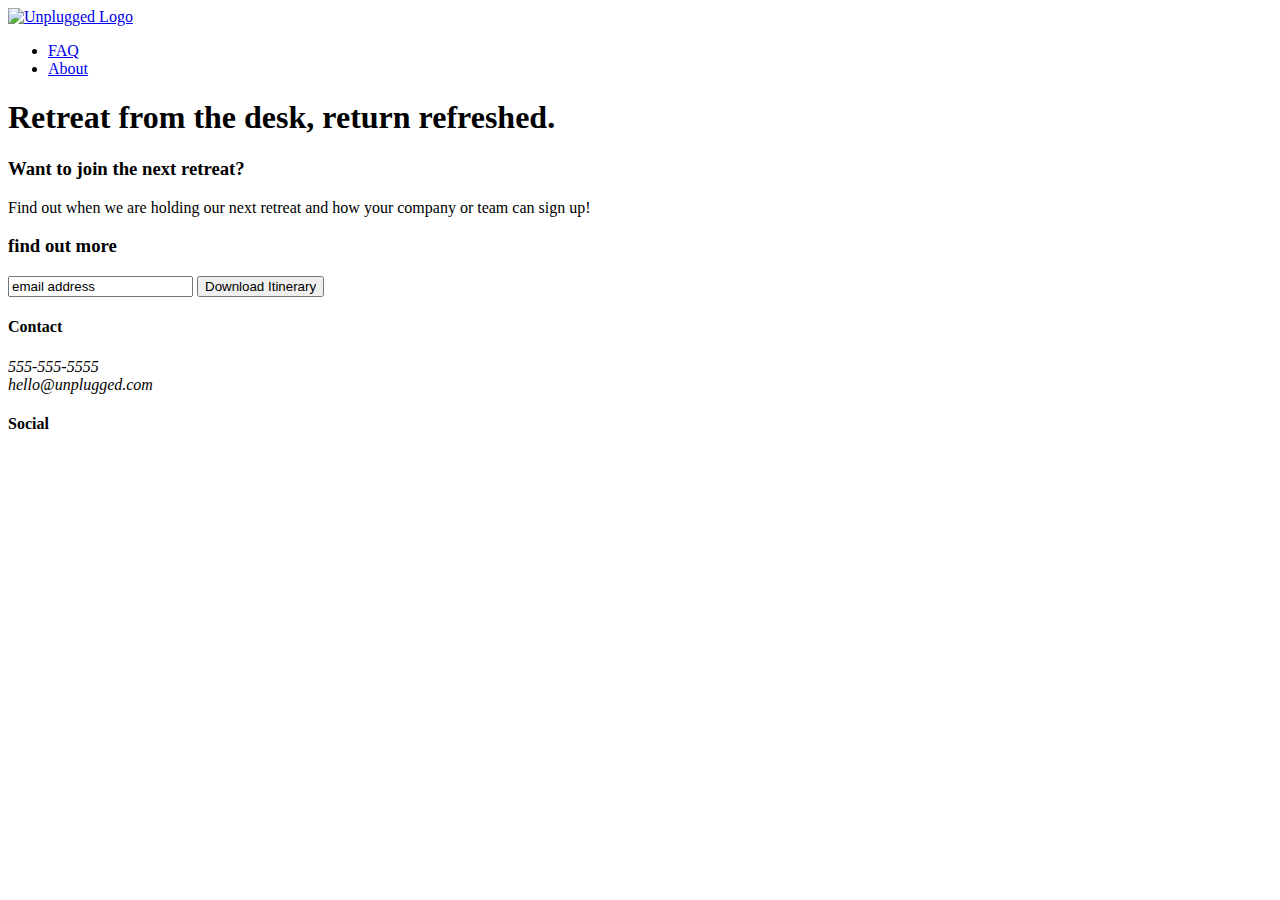
==== index.html @ 44641cc9 "Added hero section & aside html" ====
<!doctype html>
<html class="no-js" lang="">

<head>
  <meta charset="utf-8">
  <title></title>
  <meta name="description" content="">
  <meta name="viewport" content="width=device-width, initial-scale=1">

  <meta property="og:title" content="">
  <meta property="og:type" content="">
  <meta property="og:url" content="">
  <meta property="og:image" content="">

  <link rel="manifest" href="site.webmanifest">
  <link rel="apple-touch-icon" href="icon.png">
  <!-- Place favicon.ico in the root directory -->

  <link rel="stylesheet" href="css/normalize.css">
  <link rel="stylesheet" href="css/main.css">

  <meta name="theme-color" content="#fafafa">
</head>

<body>

    <header>
      <div class="content-wrapper">
        <a href="logo"><img src="img/unpluggedlogo.png" alt="Unplugged Logo"></a>
        <div class="header-divider"></div>
        <nav>
          <ul>
            <li><a href="faq/index.html" target="_blank" rel="noopener">FAQ</a></li>
            <li><a href="about/index.html" target="_blank" rel="noopener">About</a></li>
          </ul>
        </nav>
      </div>
    </header>

    <main>
      <section class="hero-section">
          <div class="content-wrapper">
            <h1>Retreat from the desk, return refreshed.</h1>
        </div>
      </section>

      <aside>
        <div class="content-wrapper">
          <div class="form-text">
            <h3>Want to join the next retreat?</h3>
            <p>Find out when we are holding our next retreat and how your company or team can sign up!</p>
            <h3>find out more</h3>
          </div>
          <div class="form">
            <input type="text" name="name" value ="email address">
            <input type="button" value ="Download Itinerary">
          </div>
        </div>
      </aside>

    </main> <!--MAIN WRAPPER-->


    <footer>
      <div class="content-wrapper">
        <div class="footer-content">
          <div class="contact">
            <h4>Contact</h4>
              <address>
                <p> 555-555-5555<br>
                hello@unplugged.com
              </p>
              </address>
            <div class="social">
              <h4>Social</h4>
              <p><a href="https://www.facebook.com/skillcrush" target="_blank" rel="noopener"></a></p>
              <p><a href="https://www.twitter.com/skillcrush" target="_blank" rel="noopener"></a></p>
              <p><a href="https://www.instagram.com/skillcrush" target="_blank" rel="noopener"></a></p>
            </div>
          </div>
        </div> <!--END FOOTER CONTENT-->
      </div> <!--END FOOTER CONTENT WRAPPER-->
    </footer>
  <script src="js/vendor/modernizr-3.11.2.min.js"></script>
  <script src="js/plugins.js"></script>
  <script src="js/main.js"></script>

  <!-- Google Analytics: change UA-XXXXX-Y to be your site's ID. -->
  <script>
    window.ga = function () { ga.q.push(arguments) }; ga.q = []; ga.l = +new Date;
    ga('create', 'UA-XXXXX-Y', 'auto'); ga('set', 'anonymizeIp', true); ga('set', 'transport', 'beacon'); ga('send', 'pageview')
  </script>
  <script src="https://www.google-analytics.com/analytics.js" async></script>
</body>

</html>
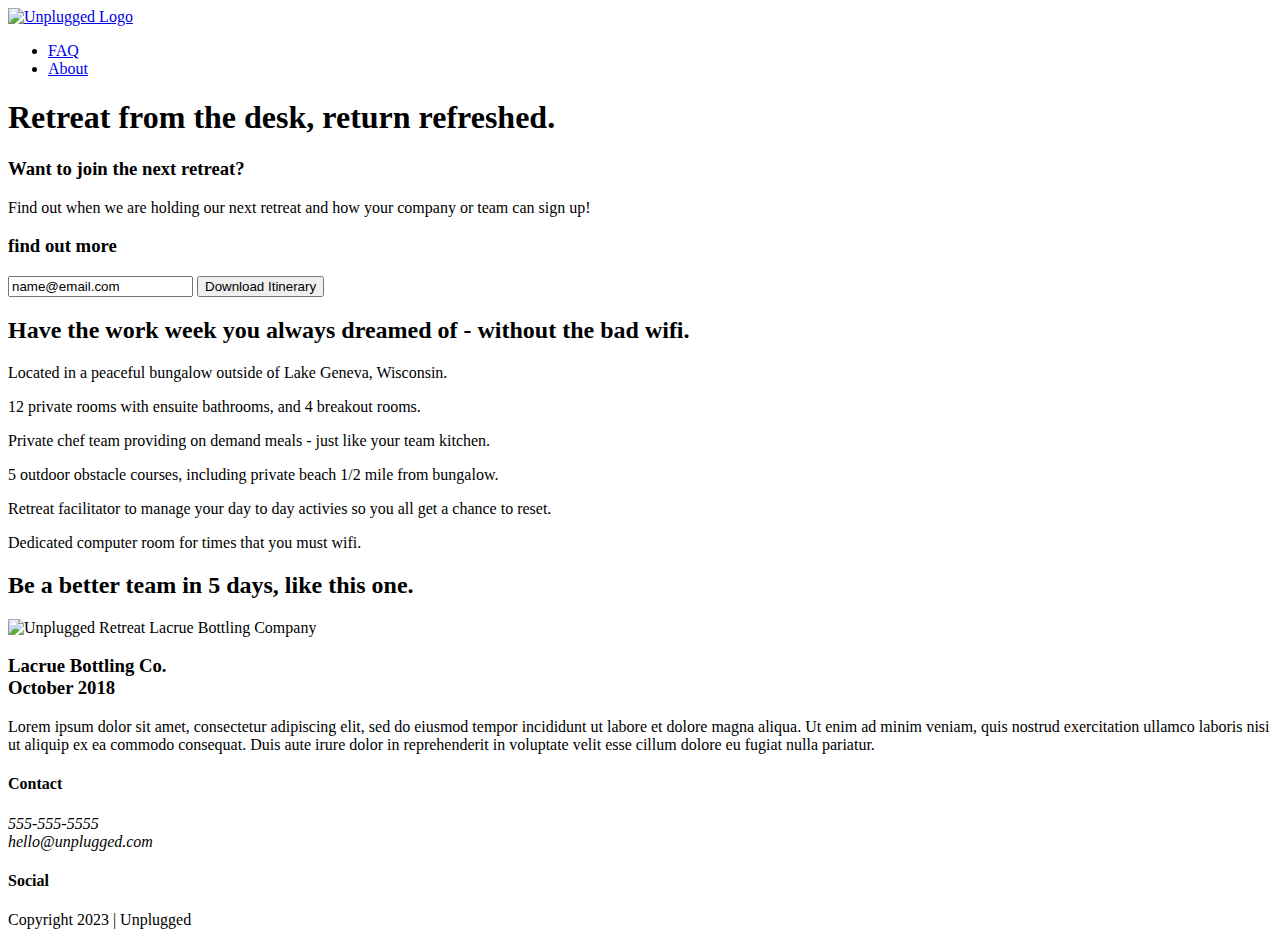
==== commit 85e8893f: "Added features & reviews html" ====
--- a/index.html
+++ b/index.html
@@ -3,7 +3,7 @@
 
 <head>
   <meta charset="utf-8">
-  <title></title>
+  <title>Unplugged Retreats</title>
   <meta name="description" content="">
   <meta name="viewport" content="width=device-width, initial-scale=1">
 
@@ -42,23 +42,74 @@
           <div class="content-wrapper">
             <h1>Retreat from the desk, return refreshed.</h1>
         </div>
-      </section>
+      </section> 
+      <!--END HERO SECTION-->
 
       <aside>
         <div class="content-wrapper">
-          <div class="form-text">
+          <div class="form-description">
             <h3>Want to join the next retreat?</h3>
             <p>Find out when we are holding our next retreat and how your company or team can sign up!</p>
             <h3>find out more</h3>
           </div>
           <div class="form">
-            <input type="text" name="name" value ="email address">
+            <input type="text" name="name" value ="name@email.com">
             <input type="button" value ="Download Itinerary">
           </div>
         </div>
-      </aside>
+      </aside> 
+      <!--END FORM SECTION-->
 
-    </main> <!--MAIN WRAPPER-->
+      <section class="features">
+        <div class="content-wrapper">
+          <h2> Have the work week you always dreamed of - without the bad wifi.</h2>
+          <article class="features-items">
+            <p class="fontawesome-icon"></p>
+            <p class="feature-description">Located in a peaceful bungalow outside of Lake Geneva, Wisconsin.</p>
+          </article>
+          <article class="features-items">
+            <p class="fontawesome-icon"></p>
+            <p class="feature-description">12 private rooms with ensuite bathrooms, and 4 breakout rooms.</p>
+          </article>
+          <article class="features-items">
+            <p class="fontawesome-icon"></p>
+            <p class="feature-description">Private chef team providing on demand meals - just like your team kitchen.</p>
+          </article>
+          <article class="features-items">
+            <p class="fontawesome-icon"></p>
+            <p class="feature-description">5 outdoor obstacle courses, including private beach 1/2 mile from bungalow.</p>
+          </article>
+          <article class="features-items">
+            <p class="fontawesome-icon"></p>
+            <p class="feature-description">Retreat facilitator to manage your day to day activies so you all get a chance
+              to reset.</p>
+          </article>
+          <article class="features-items">
+            <p class="fontawesome-icon"></p>
+            <p class="feature-description">Dedicated computer room for times that you must wifi.</p>
+        </article>
+        </div>
+      </section> 
+      <!--END FEATURES SECTION-->
+
+      <section class="reviews">
+        <div class="content-wrapper">
+          <h2>Be a better team in 5 days, like this one.</h2>
+            <article>
+              <div>
+              <img class="lacrue-retreat" src="img/unplugged-retreat-lacrue.jpg" alt="Unplugged Retreat Lacrue Bottling Company">
+              <h3>Lacrue Bottling Co.<br>October 2018</h3>
+              <p>Lorem ipsum dolor sit amet, consectetur adipiscing elit, sed do eiusmod tempor incididunt 
+                  ut labore et dolore magna aliqua. Ut enim ad minim veniam, quis nostrud exercitation ullamco 
+                  laboris nisi ut aliquip ex ea commodo consequat. Duis aute irure dolor in reprehenderit in 
+                  voluptate velit esse cillum dolore eu fugiat nulla pariatur.</p>
+              </div>
+            </article>
+      </section> 
+      <!--END REVIEWS SECTION-->
+
+    </main> 
+    <!--MAIN WRAPPER-->
 
 
     <footer>
@@ -71,16 +122,22 @@
                 hello@unplugged.com
               </p>
               </address>
+          </div>
             <div class="social">
               <h4>Social</h4>
               <p><a href="https://www.facebook.com/skillcrush" target="_blank" rel="noopener"></a></p>
               <p><a href="https://www.twitter.com/skillcrush" target="_blank" rel="noopener"></a></p>
               <p><a href="https://www.instagram.com/skillcrush" target="_blank" rel="noopener"></a></p>
             </div>
-          </div>
-        </div> <!--END FOOTER CONTENT-->
-      </div> <!--END FOOTER CONTENT WRAPPER-->
+        </div> 
+        <!--END FOOTER CONTENT-->
+      </div> 
+      <!--END FOOTER CONTENT WRAPPER-->
+      <div class="copyright">
+        <p>Copyright 2023 | Unplugged</p>
+      </div>
     </footer>
+
   <script src="js/vendor/modernizr-3.11.2.min.js"></script>
   <script src="js/plugins.js"></script>
   <script src="js/main.js"></script>
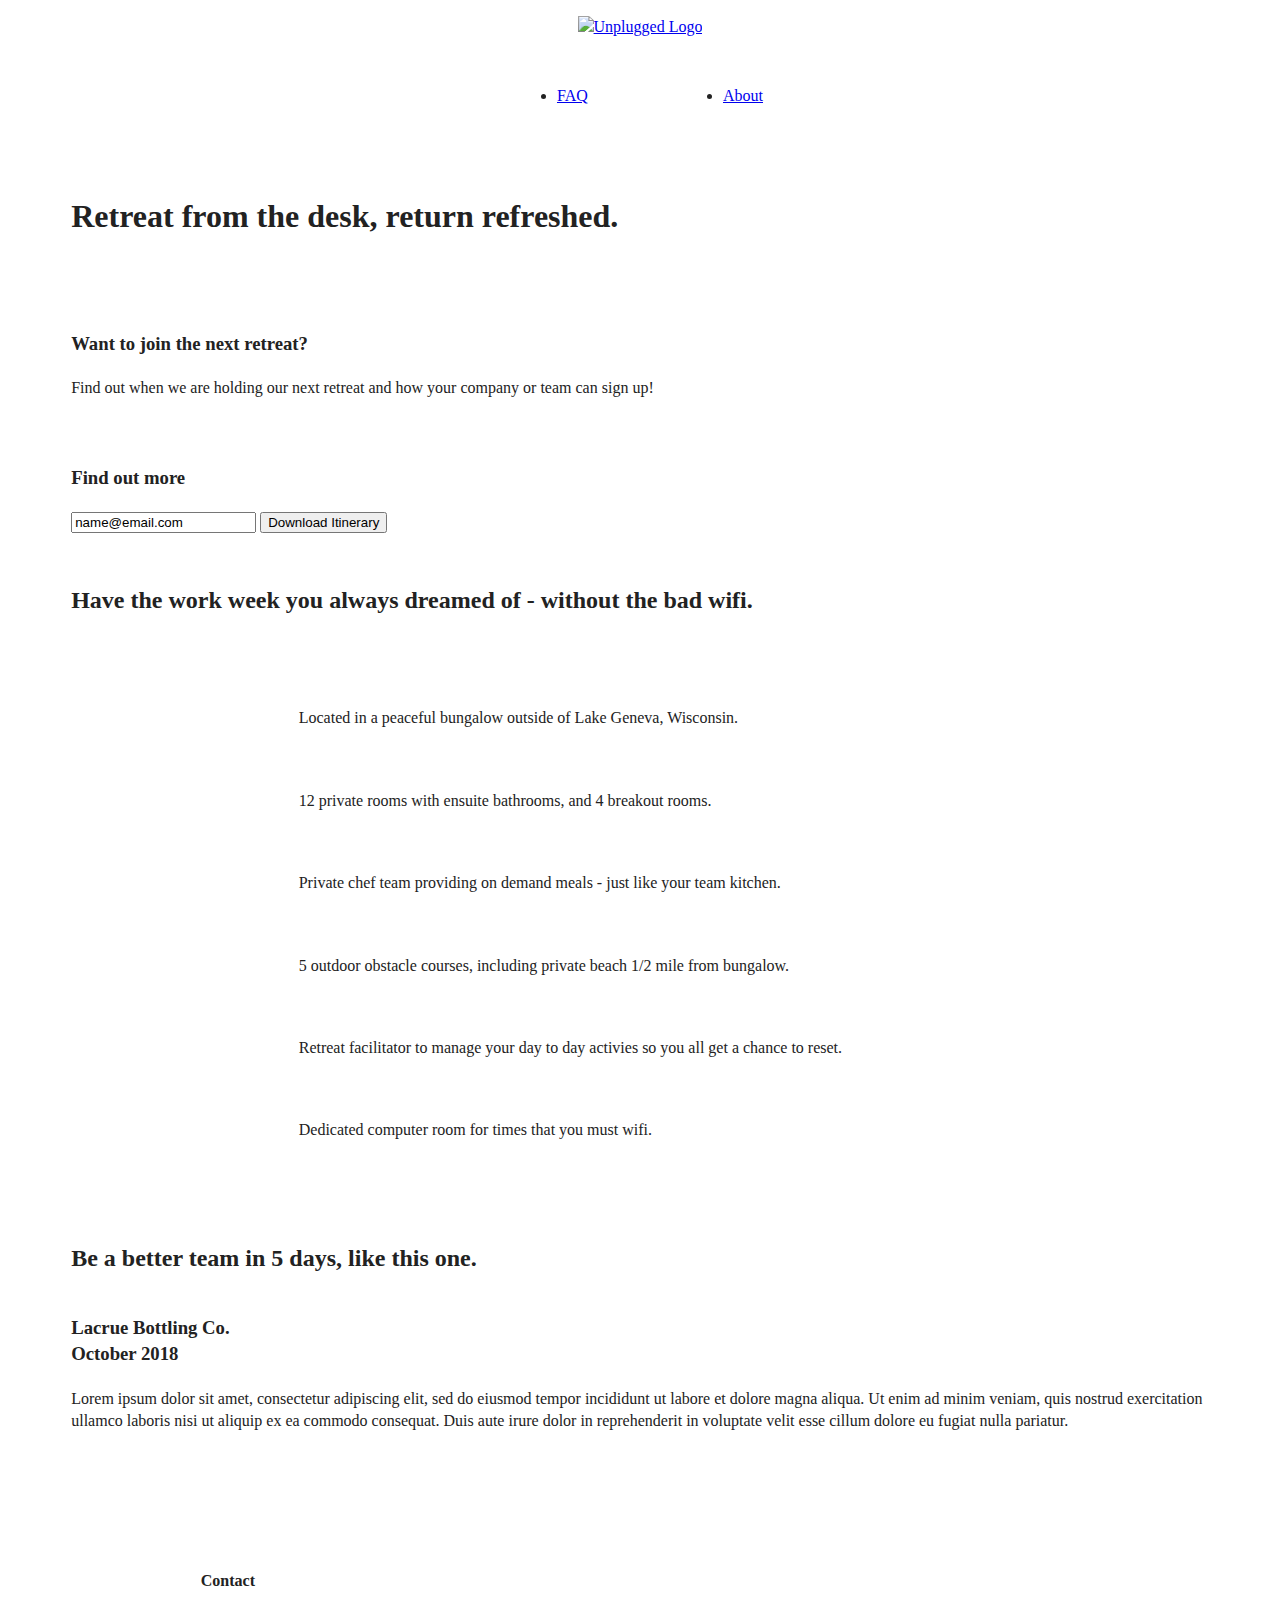
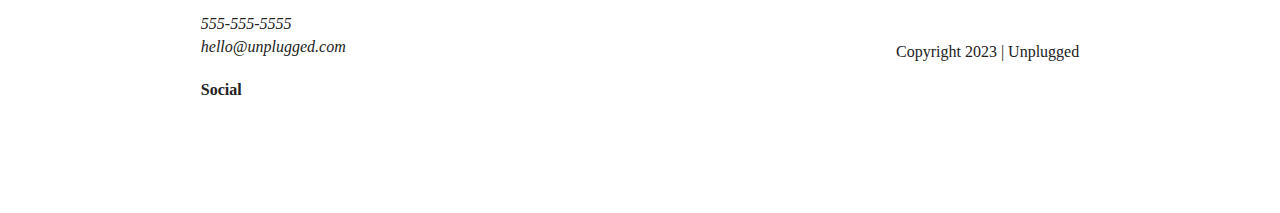
==== commit ef80108f: "Added margins/padding to homepage" ====
--- a/index.html
+++ b/index.html
@@ -26,7 +26,9 @@
 
     <header>
       <div class="content-wrapper">
-        <a href="logo"><img src="img/unpluggedlogo.png" alt="Unplugged Logo"></a>
+        <a href="logo">
+          <img src="" class="logo" alt="Unplugged Logo">
+        </a>
         <div class="header-divider"></div>
         <nav>
           <ul>
@@ -50,9 +52,9 @@
           <div class="form-description">
             <h3>Want to join the next retreat?</h3>
             <p>Find out when we are holding our next retreat and how your company or team can sign up!</p>
-            <h3>find out more</h3>
           </div>
           <div class="form">
+            <h3>Find out more</h3>
             <input type="text" name="name" value ="name@email.com">
             <input type="button" value ="Download Itinerary">
           </div>
@@ -63,31 +65,33 @@
       <section class="features">
         <div class="content-wrapper">
           <h2> Have the work week you always dreamed of - without the bad wifi.</h2>
-          <article class="features-items">
-            <p class="fontawesome-icon"></p>
-            <p class="feature-description">Located in a peaceful bungalow outside of Lake Geneva, Wisconsin.</p>
-          </article>
-          <article class="features-items">
-            <p class="fontawesome-icon"></p>
-            <p class="feature-description">12 private rooms with ensuite bathrooms, and 4 breakout rooms.</p>
-          </article>
-          <article class="features-items">
-            <p class="fontawesome-icon"></p>
-            <p class="feature-description">Private chef team providing on demand meals - just like your team kitchen.</p>
-          </article>
-          <article class="features-items">
-            <p class="fontawesome-icon"></p>
-            <p class="feature-description">5 outdoor obstacle courses, including private beach 1/2 mile from bungalow.</p>
-          </article>
-          <article class="features-items">
-            <p class="fontawesome-icon"></p>
-            <p class="feature-description">Retreat facilitator to manage your day to day activies so you all get a chance
-              to reset.</p>
-          </article>
-          <article class="features-items">
-            <p class="fontawesome-icon"></p>
-            <p class="feature-description">Dedicated computer room for times that you must wifi.</p>
-        </article>
+          <div class="feature-items">
+            <article>
+              <p class="fontawesome-icon"></p>
+              <p class="feature-description">Located in a peaceful bungalow outside of Lake Geneva, Wisconsin.</p>
+            </article>
+            <article>
+              <p class="fontawesome-icon"></p>
+              <p class="feature-description">12 private rooms with ensuite bathrooms, and 4 breakout rooms.</p>
+            </article>
+            <article>
+              <p class="fontawesome-icon"></p>
+              <p class="feature-description">Private chef team providing on demand meals - just like your team kitchen.</p>
+            </article>
+            <article>
+              <p class="fontawesome-icon"></p>
+              <p class="feature-description">5 outdoor obstacle courses, including private beach 1/2 mile from bungalow.</p>
+            </article>
+            <article>
+              <p class="fontawesome-icon"></p>
+              <p class="feature-description">Retreat facilitator to manage your day to day activies so you all get a chance
+                to reset.</p>
+            </article>
+            <article>
+              <p class="fontawesome-icon"></p>
+              <p class="feature-description">Dedicated computer room for times that you must wifi.</p>
+            </article>
+          </div>
         </div>
       </section> 
       <!--END FEATURES SECTION-->
@@ -97,14 +101,14 @@
           <h2>Be a better team in 5 days, like this one.</h2>
             <article>
               <div>
-              <img class="lacrue-retreat" src="img/unplugged-retreat-lacrue.jpg" alt="Unplugged Retreat Lacrue Bottling Company">
-              <h3>Lacrue Bottling Co.<br>October 2018</h3>
-              <p>Lorem ipsum dolor sit amet, consectetur adipiscing elit, sed do eiusmod tempor incididunt 
+                <h3>Lacrue Bottling Co.<br>October 2018</h3>
+                <p>Lorem ipsum dolor sit amet, consectetur adipiscing elit, sed do eiusmod tempor incididunt 
                   ut labore et dolore magna aliqua. Ut enim ad minim veniam, quis nostrud exercitation ullamco 
                   laboris nisi ut aliquip ex ea commodo consequat. Duis aute irure dolor in reprehenderit in 
                   voluptate velit esse cillum dolore eu fugiat nulla pariatur.</p>
               </div>
             </article>
+        </div>
       </section> 
       <!--END REVIEWS SECTION-->
 
@@ -125,9 +129,11 @@
           </div>
             <div class="social">
               <h4>Social</h4>
-              <p><a href="https://www.facebook.com/skillcrush" target="_blank" rel="noopener"></a></p>
-              <p><a href="https://www.twitter.com/skillcrush" target="_blank" rel="noopener"></a></p>
-              <p><a href="https://www.instagram.com/skillcrush" target="_blank" rel="noopener"></a></p>
+              <div class="social-icons">
+                <p><a href="https://www.facebook.com/skillcrush" target="_blank" rel="noopener"></a></p>
+                <p><a href="https://www.twitter.com/skillcrush" target="_blank" rel="noopener"></a></p>
+                <p><a href="https://www.instagram.com/skillcrush" target="_blank" rel="noopener"></a></p>
+              </div>
             </div>
         </div> 
         <!--END FOOTER CONTENT-->
--- a/css/main.css
+++ b/css/main.css
@@ -0,0 +1,431 @@
+/*! HTML5 Boilerplate v8.0.0 | MIT License | https://html5boilerplate.com/ */
+
+/* main.css 2.1.0 | MIT License | https://github.com/h5bp/main.css#readme */
+/*
+ * What follows is the result of much research on cross-browser styling.
+ * Credit left inline and big thanks to Nicolas Gallagher, Jonathan Neal,
+ * Kroc Camen, and the H5BP dev community and team.
+ */
+
+/* ==========================================================================
+   Base styles: opinionated defaults
+   ========================================================================== */
+
+html {
+  color: #222;
+  font-size: 1em;
+  line-height: 1.4;
+}
+
+/*
+ * Remove text-shadow in selection highlight:
+ * https://twitter.com/miketaylr/status/12228805301
+ *
+ * Vendor-prefixed and regular ::selection selectors cannot be combined:
+ * https://stackoverflow.com/a/16982510/7133471
+ *
+ * Customize the background color to match your design.
+ */
+
+::-moz-selection {
+  background: #b3d4fc;
+  text-shadow: none;
+}
+
+::selection {
+  background: #b3d4fc;
+  text-shadow: none;
+}
+
+/*
+ * A better looking default horizontal rule
+ */
+
+hr {
+  display: block;
+  height: 1px;
+  border: 0;
+  border-top: 1px solid #ccc;
+  margin: 1em 0;
+  padding: 0;
+}
+
+/*
+ * Remove the gap between audio, canvas, iframes,
+ * images, videos and the bottom of their containers:
+ * https://github.com/h5bp/html5-boilerplate/issues/440
+ */
+
+audio,
+canvas,
+iframe,
+img,
+svg,
+video {
+  vertical-align: middle;
+}
+
+/*
+ * Remove default fieldset styles.
+ */
+
+fieldset {
+  border: 0;
+  margin: 0;
+  padding: 0;
+}
+
+/*
+ * Allow only vertical resizing of textareas.
+ */
+
+textarea {
+  resize: vertical;
+}
+
+/* ==========================================================================
+   Author's custom styles
+   ========================================================================== */
+
+/***************       BASE HEADER - FOOTER STYLES          *******************/
+header,
+footer {
+  display: flex;
+  justify-content: center;
+  align-items: center;
+  flex-flow: row wrap;
+}
+
+header {
+  margin: 15px 0;
+}
+
+header .content-wrapper {
+  display: flex;
+  justify-content: center;
+  align-items: center;  
+  flex-flow: row wrap;
+}
+.logo {
+  margin: 0;
+}
+
+.header-divider {
+  width: 100%;
+  margin: 10px 0 20px 0;
+}
+
+header nav {
+  display: flex;
+  justify-content: center;
+  align-items: center;
+  flex-flow: row wrap;
+  width: 60%;
+}
+
+header nav ul {
+  display: flex;
+  justify-content: space-around;
+  flex-flow: row wrap;
+  width: 50%;
+}
+
+footer .content-wrapper {
+  width: 55%;
+  margin: 50px 0;
+}
+
+foot .contact {
+  margin-bottom: 50px;
+}
+
+footer .social-icons {
+  display: flex;
+  justify-content: center;
+}
+
+footer .social-icons p {
+  display: flex;
+  justify-content: space-around; 
+}
+
+footer .copyright {
+  margin: 20px 0;
+}
+
+
+/***************      MOBILE STYLES - HOMEPAGE          *******************/
+.content-wrapper {
+  width: 90%;
+}
+
+
+.hero-section {
+  display: flex;
+  justify-content: center;
+  flex-flow: row wrap;
+  margin: 50px 0;
+}
+
+aside {
+  display: flex;
+  justify-content: center;
+  align-items: center;
+  flex-flow: row wrap;
+  margin: 50px 0;
+}
+
+aside h3 {
+  margin: 20px 0;
+}
+
+.form-description {
+  padding-bottom: 30px;
+}
+
+.features {
+  display: flex;
+  justify-content: center;
+}
+
+.features h2 {
+  margin: 0;
+  margin-bottom: 60px;
+}
+
+.features article {
+  width: 60%;
+  margin: 30px 0;
+}
+
+.features p {
+  margin: 0;
+}
+
+.features .feature-items {
+  display: flex;
+  justify-content: center;
+  flex-flow: row wrap;
+}
+
+.reviews {
+  display: flex;
+  justify-content: center;
+  flex-flow: row wrap;
+  margin: 50px 0;
+}
+
+.reviews h2 {
+  margin-bottom: 40px;
+}
+
+.reviews h3 {
+  width: 60%;
+  margin: 20px 0;
+}
+
+/***************    ABOUT PAGE          *******************/
+
+.mission {
+  display: flex;
+  justify-content: center;
+  align-items: center;
+  flex-flow: row wrap;
+}
+
+.contact-section {
+  display: flex;
+  justify-content: center;
+  align-items: center;
+  flex-flow: row wrap;
+}
+
+/***************      FAQ PAGE          *******************/
+
+.faq {
+  display: flex;
+  justify-content: center;
+  align-items: center;
+  flex-flow: row wrap;
+}
+
+.faq-content-wrapper {
+  display: flex;
+  justify-content: center;
+  align-items: center;
+  flex-flow: row wrap;
+}
+/* ==========================================================================
+   Helper classes
+   ========================================================================== */
+
+/*
+ * Hide visually and from screen readers
+ */
+
+.hidden,
+[hidden] {
+  display: none !important;
+}
+
+/*
+ * Hide only visually, but have it available for screen readers:
+ * https://snook.ca/archives/html_and_css/hiding-content-for-accessibility
+ *
+ * 1. For long content, line feeds are not interpreted as spaces and small width
+ *    causes content to wrap 1 word per line:
+ *    https://medium.com/@jessebeach/beware-smushed-off-screen-accessible-text-5952a4c2cbfe
+ */
+
+.sr-only {
+  border: 0;
+  clip: rect(0, 0, 0, 0);
+  height: 1px;
+  margin: -1px;
+  overflow: hidden;
+  padding: 0;
+  position: absolute;
+  white-space: nowrap;
+  width: 1px;
+  /* 1 */
+}
+
+/*
+ * Extends the .sr-only class to allow the element
+ * to be focusable when navigated to via the keyboard:
+ * https://www.drupal.org/node/897638
+ */
+
+.sr-only.focusable:active,
+.sr-only.focusable:focus {
+  clip: auto;
+  height: auto;
+  margin: 0;
+  overflow: visible;
+  position: static;
+  white-space: inherit;
+  width: auto;
+}
+
+/*
+ * Hide visually and from screen readers, but maintain layout
+ */
+
+.invisible {
+  visibility: hidden;
+}
+
+/*
+ * Clearfix: contain floats
+ *
+ * For modern browsers
+ * 1. The space content is one way to avoid an Opera bug when the
+ *    `contenteditable` attribute is included anywhere else in the document.
+ *    Otherwise it causes space to appear at the top and bottom of elements
+ *    that receive the `clearfix` class.
+ * 2. The use of `table` rather than `block` is only necessary if using
+ *    `:before` to contain the top-margins of child elements.
+ */
+
+.clearfix::before,
+.clearfix::after {
+  content: " ";
+  display: table;
+}
+
+.clearfix::after {
+  clear: both;
+}
+
+/* ==========================================================================
+   EXAMPLE Media Queries for Responsive Design.
+   These examples override the primary ('mobile first') styles.
+   Modify as content requires.
+   ========================================================================== */
+
+@media only screen and (min-width: 35em) {
+  /* Style adjustments for viewports that meet the condition */
+}
+
+@media print,
+  (-webkit-min-device-pixel-ratio: 1.25),
+  (min-resolution: 1.25dppx),
+  (min-resolution: 120dpi) {
+  /* Style adjustments for high resolution devices */
+}
+
+/* ==========================================================================
+   Print styles.
+   Inlined to avoid the additional HTTP request:
+   https://www.phpied.com/delay-loading-your-print-css/
+   ========================================================================== */
+
+@media print {
+  *,
+  *::before,
+  *::after {
+    background: #fff !important;
+    color: #000 !important;
+    /* Black prints faster */
+    box-shadow: none !important;
+    text-shadow: none !important;
+  }
+
+  a,
+  a:visited {
+    text-decoration: underline;
+  }
+
+  a[href]::after {
+    content: " (" attr(href) ")";
+  }
+
+  abbr[title]::after {
+    content: " (" attr(title) ")";
+  }
+
+  /*
+   * Don't show links that are fragment identifiers,
+   * or use the `javascript:` pseudo protocol
+   */
+  a[href^="#"]::after,
+  a[href^="javascript:"]::after {
+    content: "";
+  }
+
+  pre {
+    white-space: pre-wrap !important;
+  }
+
+  pre,
+  blockquote {
+    border: 1px solid #999;
+    page-break-inside: avoid;
+  }
+
+  /*
+   * Printing Tables:
+   * https://web.archive.org/web/20180815150934/http://css-discuss.incutio.com/wiki/Printing_Tables
+   */
+  thead {
+    display: table-header-group;
+  }
+
+  tr,
+  img {
+    page-break-inside: avoid;
+  }
+
+  p,
+  h2,
+  h3 {
+    orphans: 3;
+    widows: 3;
+  }
+
+  h2,
+  h3 {
+    page-break-after: avoid;
+  }
+}
+
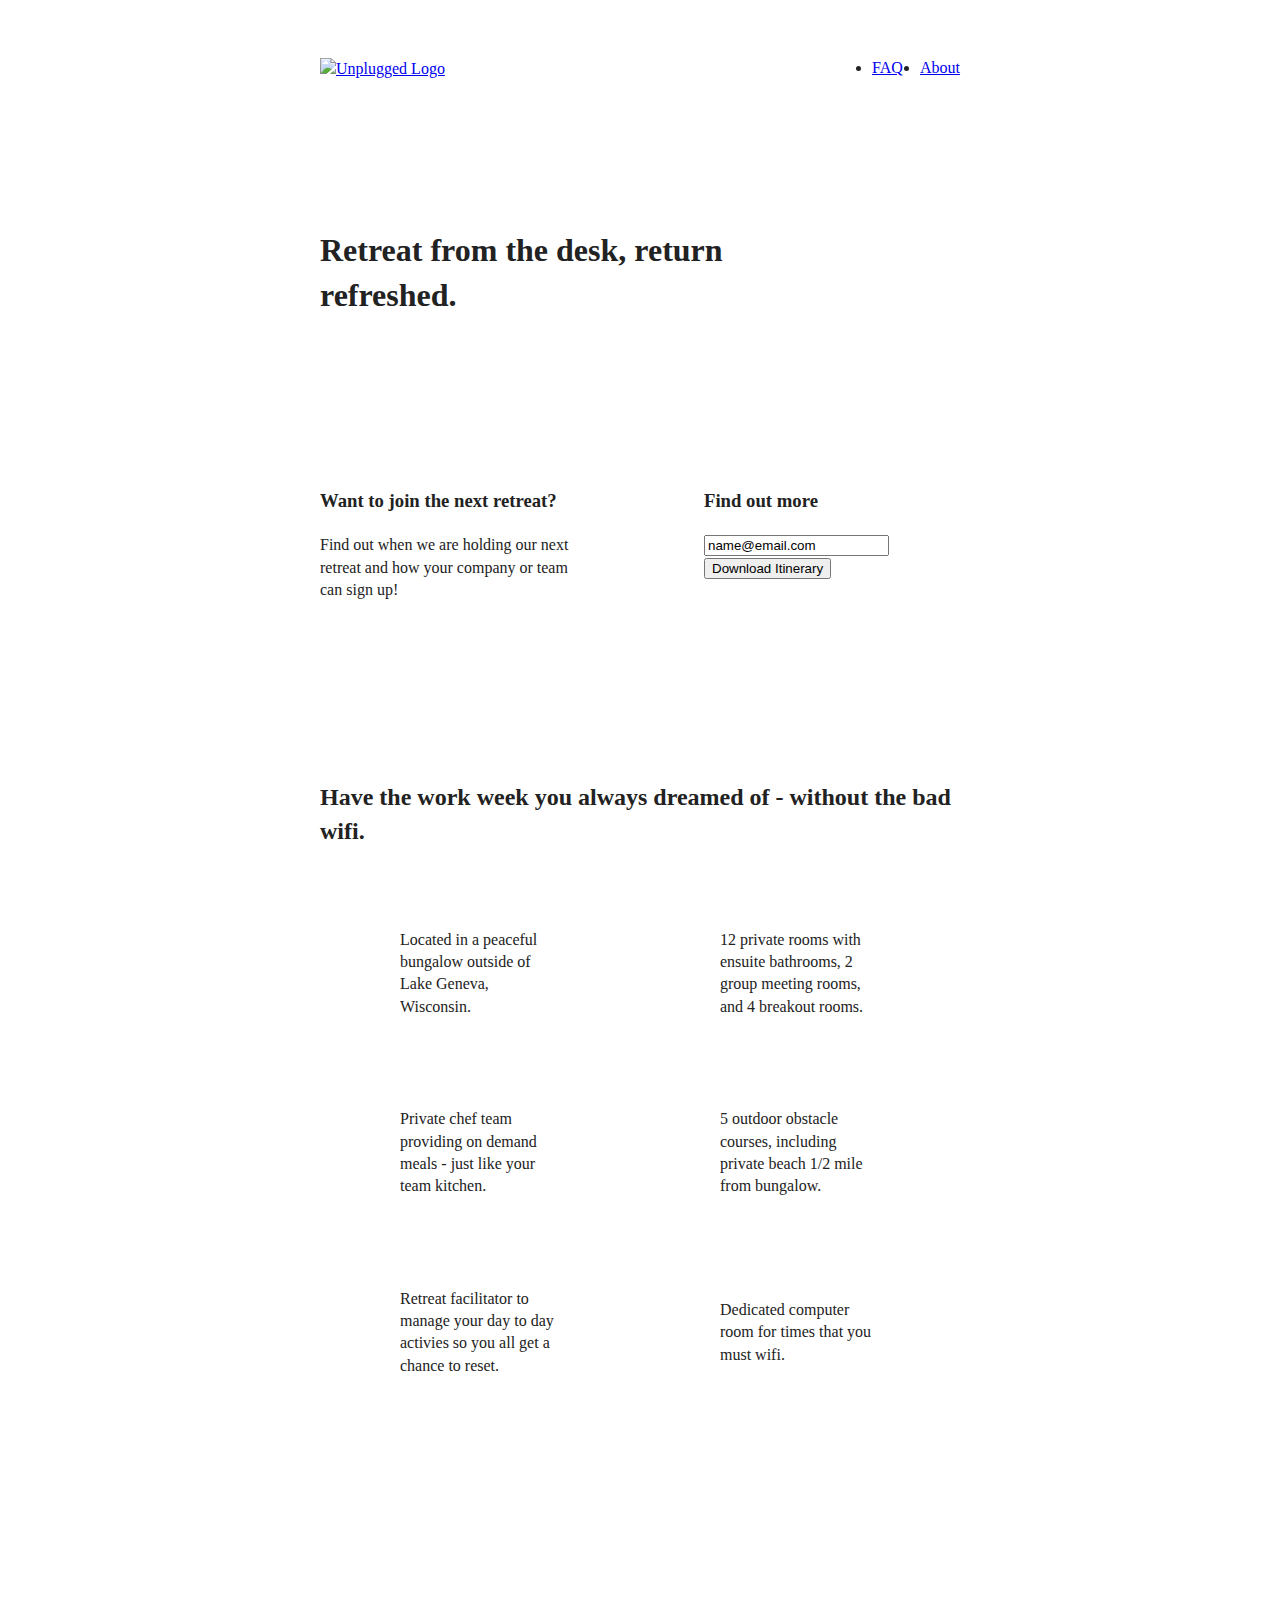
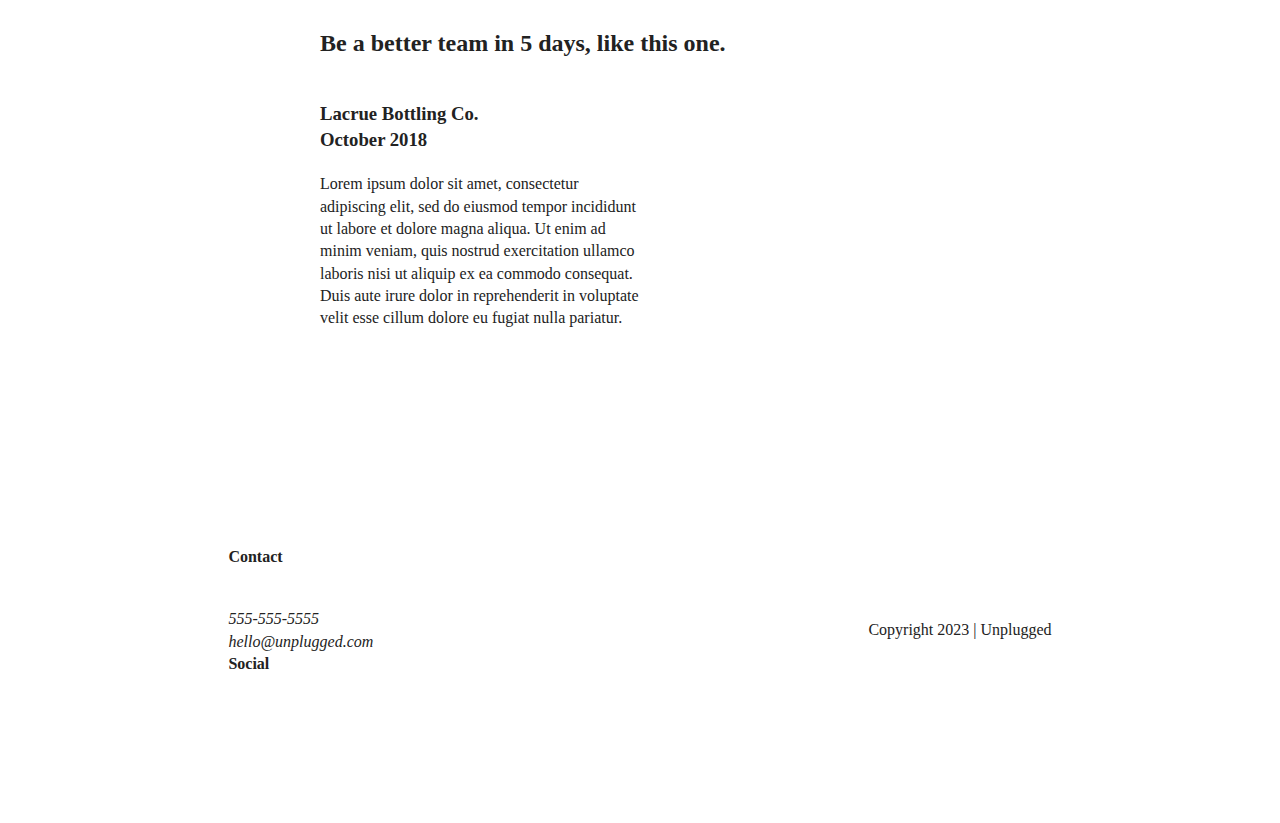
==== commit 95de4b1f: "Added tablet CSS- still errors in footer" ====
--- a/index.html
+++ b/index.html
@@ -72,7 +72,7 @@
             </article>
             <article>
               <p class="fontawesome-icon"></p>
-              <p class="feature-description">12 private rooms with ensuite bathrooms, and 4 breakout rooms.</p>
+              <p class="feature-description">12 private rooms with ensuite bathrooms, 2 group meeting rooms, and 4 breakout rooms.</p>
             </article>
             <article>
               <p class="fontawesome-icon"></p>
--- a/css/main.css
+++ b/css/main.css
@@ -97,7 +97,7 @@
 }
 
 header {
-  margin: 15px 0;
+  padding: 15px 0;
 }
 
 header .content-wrapper {
@@ -105,19 +105,22 @@
   justify-content: center;
   align-items: center;  
   flex-flow: row wrap;
-}
+  margin: 0;
+}
+
 .logo {
   margin: 0;
 }
 
 .header-divider {
   width: 100%;
+  heigth: 1px;
   margin: 10px 0 20px 0;
 }
 
 header nav {
   display: flex;
-  justify-content: center;
+  justify-content: space-around;
   align-items: center;
   flex-flow: row wrap;
   width: 60%;
@@ -126,8 +129,7 @@
 header nav ul {
   display: flex;
   justify-content: space-around;
-  flex-flow: row wrap;
-  width: 50%;
+  width: 100%;
 }
 
 footer .content-wrapper {
@@ -135,8 +137,16 @@
   margin: 50px 0;
 }
 
-foot .contact {
+footer .contact {
   margin-bottom: 50px;
+}
+
+footer h4 {
+  margin: 20px 0;
+}
+
+footer p {
+  margin: 0;
 }
 
 footer .social-icons {
@@ -157,6 +167,7 @@
 /***************      MOBILE STYLES - HOMEPAGE          *******************/
 .content-wrapper {
   width: 90%;
+  margin: 50px 0;
 }
 
 
@@ -164,7 +175,6 @@
   display: flex;
   justify-content: center;
   flex-flow: row wrap;
-  margin: 50px 0;
 }
 
 aside {
@@ -172,11 +182,14 @@
   justify-content: center;
   align-items: center;
   flex-flow: row wrap;
-  margin: 50px 0;
 }
 
 aside h3 {
   margin: 20px 0;
+}
+
+aside p {
+  margin: 0;
 }
 
 .form-description {
@@ -212,7 +225,6 @@
   display: flex;
   justify-content: center;
   flex-flow: row wrap;
-  margin: 50px 0;
 }
 
 .reviews h2 {
@@ -343,17 +355,115 @@
    Modify as content requires.
    ========================================================================== */
 
-@media only screen and (min-width: 35em) {
-  /* Style adjustments for viewports that meet the condition */
-}
-
-@media print,
-  (-webkit-min-device-pixel-ratio: 1.25),
-  (min-resolution: 1.25dppx),
-  (min-resolution: 120dpi) {
-  /* Style adjustments for high resolution devices */
-}
-
+@media only screen and (min-width: 768px) {
+  /*  TABLET STYLES HERE */
+
+/**** GLOBAL STYLES ****/
+.content-wrapper {
+  max-width: 640px;
+  margin: 100px 0;
+}
+
+/**** HEADER STYLES ****/
+header {
+  padding: 33px 0;
+  justify-content: space-around;
+}
+
+header .content-wrapper {
+  justify-content: space-between;
+}
+
+.header-divider {
+  display: none;
+}
+
+header nav {
+  width: 20%;
+}
+
+header nav ul {
+  justify-content: space-between;
+}
+
+/**** MAIN STYLES ****/
+
+section.hero-section {
+  max-height: 600px;
+}
+
+.hero-section h1 {
+  margin: 0;
+  width: 80%;
+}
+
+aside .content-wrapper {
+  margin: 50px 0;
+  display: flex;
+  justify-content: space-between;
+  flex-flow: row wrap;
+}
+
+.form-description,
+ .form {
+  width: 40%;
+  margin: 0;
+}
+
+.features h2 {
+  margin-bottom: 20px;
+}
+
+.features article {
+  display: flex;
+  justify-content: center;
+  align-items: center;
+  flex-flow: column wrap;
+  flex-basis: 50%;
+}
+
+.feature-description {
+  width: 50%;
+}
+
+
+p.fontawesome-icon {
+  margin-bottom: 30px;
+}
+
+.reviews h2 {
+  width: 75%;
+}
+
+.reviews article {
+  width: 50%;
+}
+
+/**** FOOTER STYLES ****/
+footer .content-wrapper {
+  margin: 100px 0;
+  width: 65%;
+}
+
+.footer-content {
+  width: 50%;
+}
+
+footer .contact {
+  margin: 0;
+  width: 50%;
+}
+
+footer h4 {
+  margin: 0 0 40px 0;
+}
+
+}
+
+@media only screen and (min-width: 1200px) {
+  /* DESKTOP STYLES HERE */
+
+}
 /* ==========================================================================
    Print styles.
    Inlined to avoid the additional HTTP request:
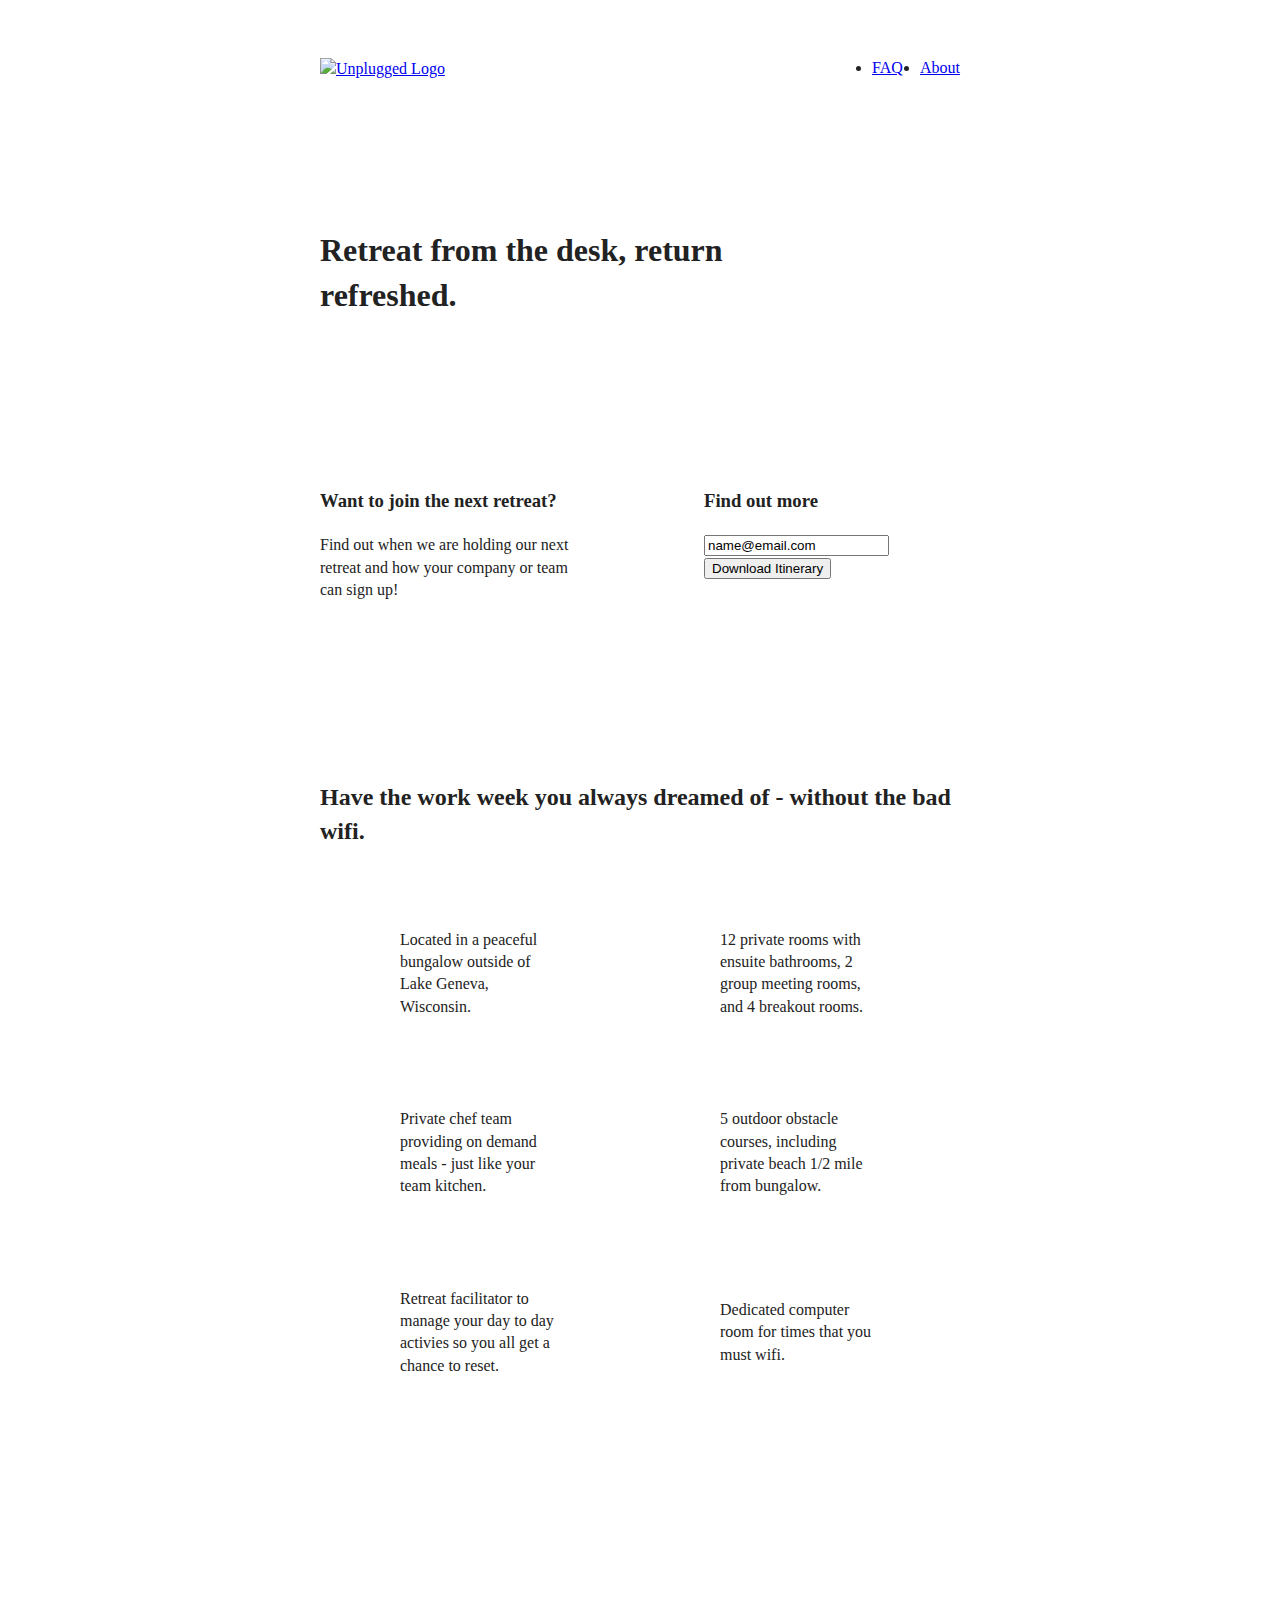
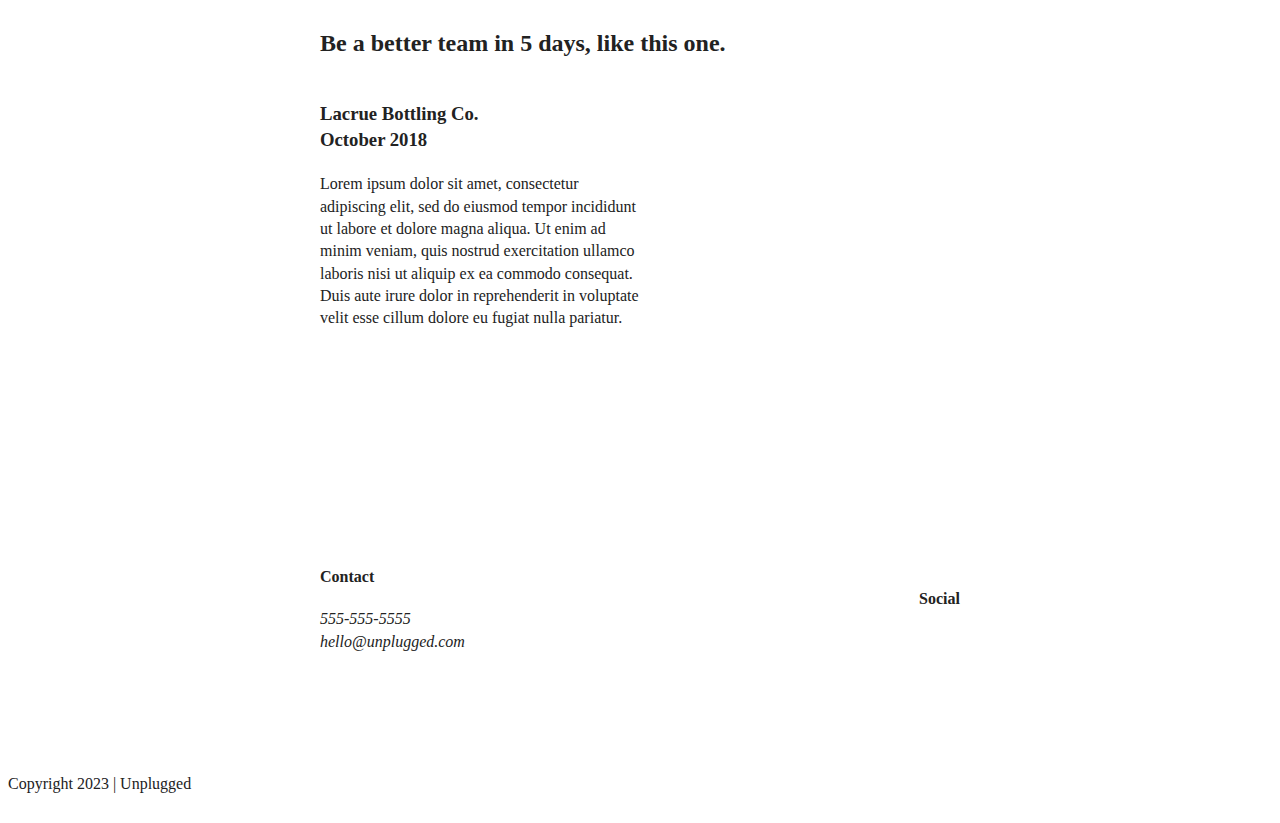
==== commit 487a6296: "Added google fonts" ====
--- a/index.html
+++ b/index.html
@@ -15,7 +15,8 @@
   <link rel="manifest" href="site.webmanifest">
   <link rel="apple-touch-icon" href="icon.png">
   <!-- Place favicon.ico in the root directory -->
-
+  <!-- GOOGLE FONTS-->
+  <link href="https://fonts.googleapis.com/css2?family=Open+Sans:wght@400;700&family=Poppins:wght@500;700&display=swap" rel="stylesheet">
   <link rel="stylesheet" href="css/normalize.css">
   <link rel="stylesheet" href="css/main.css">
 
--- a/css/main.css
+++ b/css/main.css
@@ -426,7 +426,6 @@
   width: 50%;
 }
 
-
 p.fontawesome-icon {
   margin-bottom: 30px;
 }
@@ -446,16 +445,40 @@
 }
 
 .footer-content {
-  width: 50%;
+  display: flex;
+  justify-content: space-between;
+  align-items: center;
 }
 
 footer .contact {
-  margin: 0;
-  width: 50%;
-}
-
-footer h4 {
-  margin: 0 0 40px 0;
+  margin-bottom: 0;
+}
+
+footer .copyright {
+  width: 100%;
+}
+
+/***************    ABOUT PAGE          *******************/
+
+.mission-content {
+  padding-top: 20px;
+  display: flex;
+  justify-content: space-between;
+  align-items: center;
+}
+
+.mission-content p {
+  width: 45%;
+}
+
+.contact-section .content-wrapper h2 {
+  width: 80%;
+}
+
+.contact-content {
+  display: flex;
+  justify-content: space-between;
+  align-items: center;
 }
 
 }
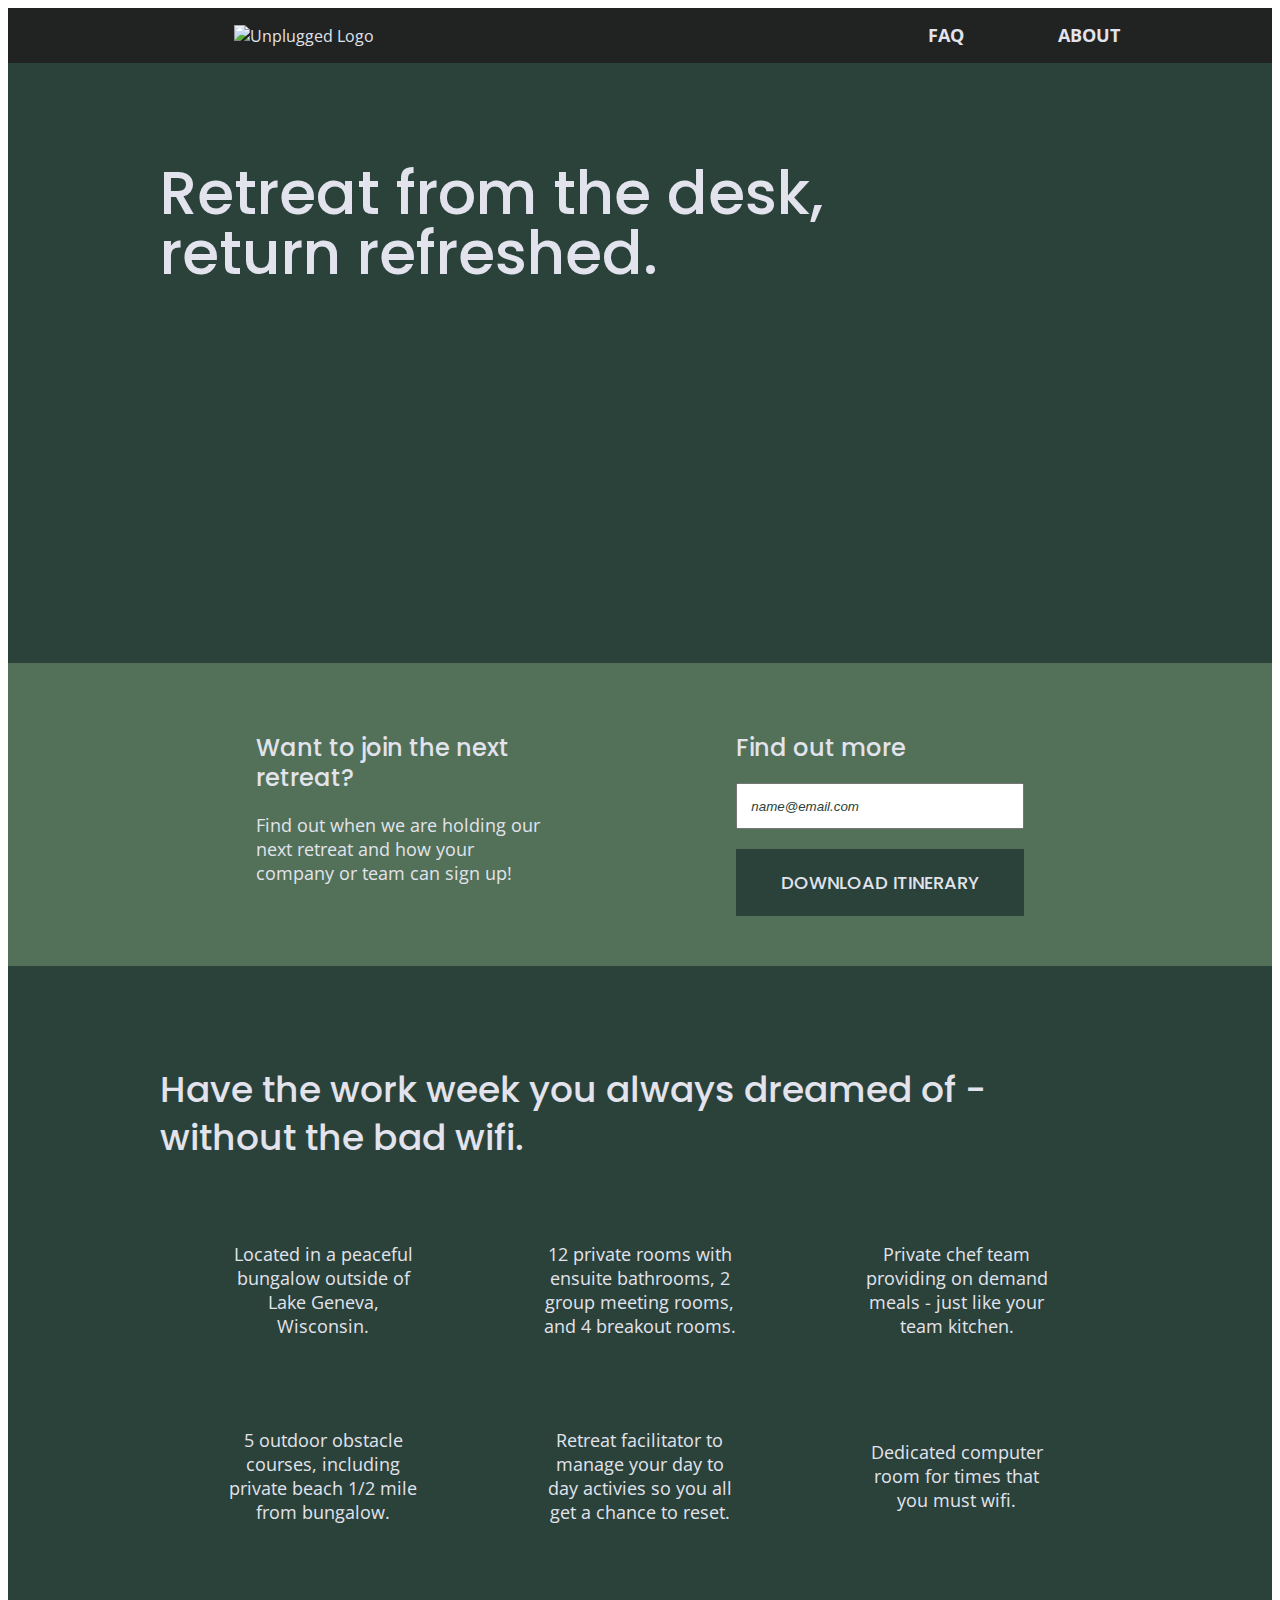
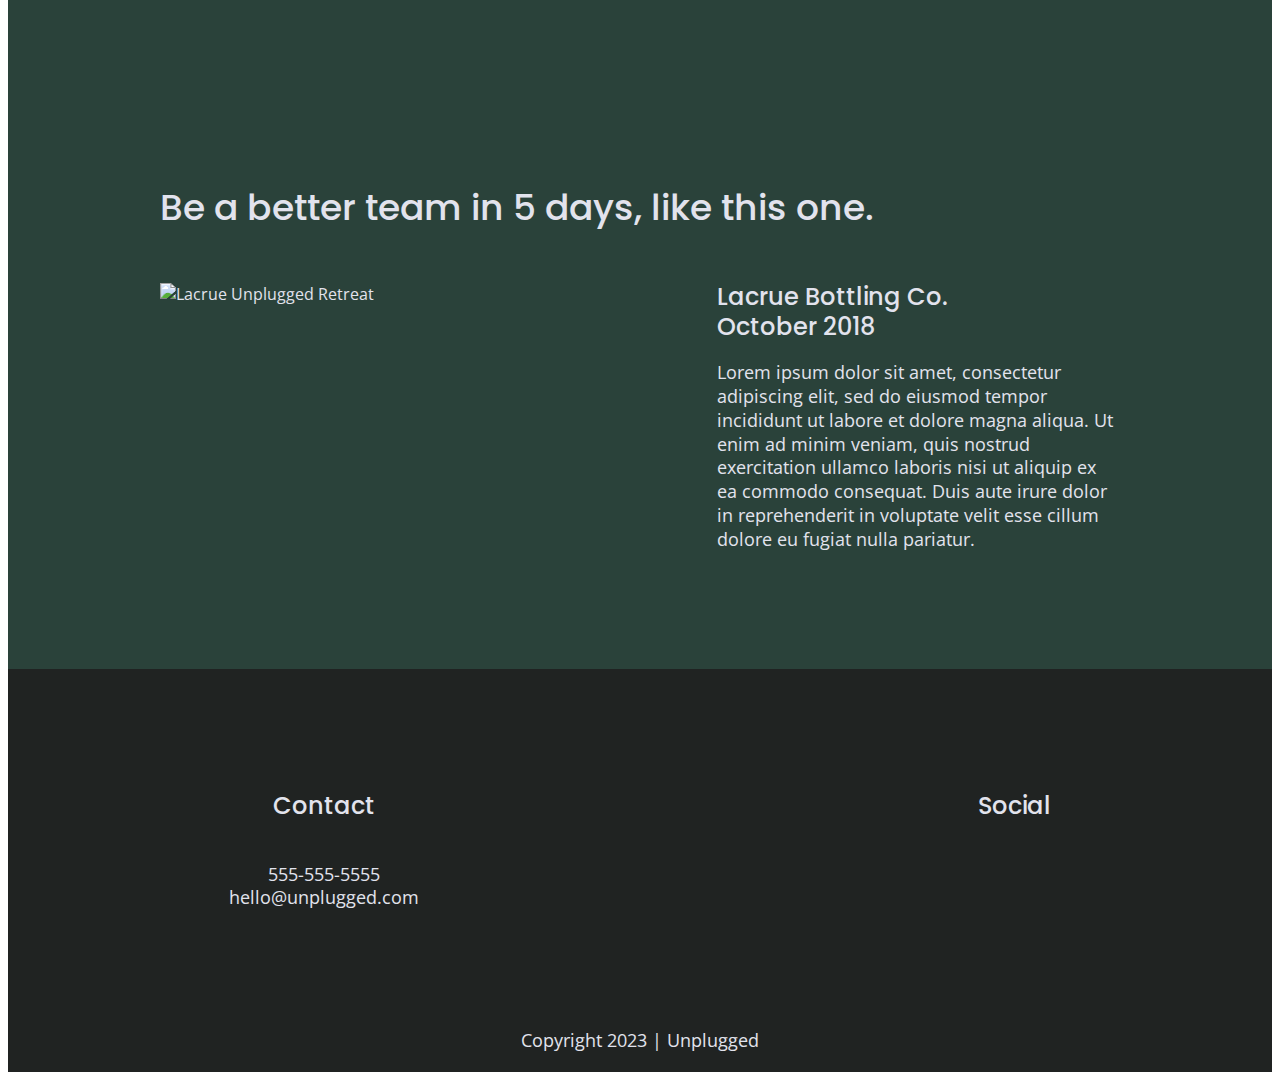
==== commit c22dcc09: "Added fontawesome icons to homepage" ====
--- a/index.html
+++ b/index.html
@@ -19,6 +19,7 @@
   <link href="https://fonts.googleapis.com/css2?family=Open+Sans:wght@400;700&family=Poppins:wght@500;700&display=swap" rel="stylesheet">
   <link rel="stylesheet" href="css/normalize.css">
   <link rel="stylesheet" href="css/main.css">
+  <script src="https://kit.fontawesome.com/aeb75c23e9.js" crossorigin="anonymous"></script>
 
   <meta name="theme-color" content="#fafafa">
 </head>
@@ -27,9 +28,11 @@
 
     <header>
       <div class="content-wrapper">
-        <a href="logo">
-          <img src="" class="logo" alt="Unplugged Logo">
-        </a>
+       <figure> 
+        <a href="#">
+            <img src="img/unpluggedlogo.png" alt="Unplugged Logo">
+          </a>
+      </figure>    
         <div class="header-divider"></div>
         <nav>
           <ul>
@@ -68,28 +71,28 @@
           <h2> Have the work week you always dreamed of - without the bad wifi.</h2>
           <div class="feature-items">
             <article>
-              <p class="fontawesome-icon"></p>
+              <p class="fontawesome-icon"><i class="fas fa-campground"></i></p>
               <p class="feature-description">Located in a peaceful bungalow outside of Lake Geneva, Wisconsin.</p>
             </article>
             <article>
-              <p class="fontawesome-icon"></p>
+              <p class="fontawesome-icon"><i class="fas fa-bed"></i></p>
               <p class="feature-description">12 private rooms with ensuite bathrooms, 2 group meeting rooms, and 4 breakout rooms.</p>
             </article>
             <article>
-              <p class="fontawesome-icon"></p>
+              <p class="fontawesome-icon"><i class="fas fa-utensils"></i></p>
               <p class="feature-description">Private chef team providing on demand meals - just like your team kitchen.</p>
             </article>
             <article>
-              <p class="fontawesome-icon"></p>
+              <p class="fontawesome-icon"><i class="fas fa-shoe-prints"></i></p>
               <p class="feature-description">5 outdoor obstacle courses, including private beach 1/2 mile from bungalow.</p>
             </article>
             <article>
-              <p class="fontawesome-icon"></p>
+              <p class="fontawesome-icon"><i class="fas fa-smile"></i></p>
               <p class="feature-description">Retreat facilitator to manage your day to day activies so you all get a chance
                 to reset.</p>
             </article>
             <article>
-              <p class="fontawesome-icon"></p>
+              <p class="fontawesome-icon"><i class="fas fa-wifi"></i></p>
               <p class="feature-description">Dedicated computer room for times that you must wifi.</p>
             </article>
           </div>
@@ -99,16 +102,19 @@
 
       <section class="reviews">
         <div class="content-wrapper">
-          <h2>Be a better team in 5 days, like this one.</h2>
-            <article>
-              <div>
-                <h3>Lacrue Bottling Co.<br>October 2018</h3>
-                <p>Lorem ipsum dolor sit amet, consectetur adipiscing elit, sed do eiusmod tempor incididunt 
-                  ut labore et dolore magna aliqua. Ut enim ad minim veniam, quis nostrud exercitation ullamco 
-                  laboris nisi ut aliquip ex ea commodo consequat. Duis aute irure dolor in reprehenderit in 
-                  voluptate velit esse cillum dolore eu fugiat nulla pariatur.</p>
-              </div>
-            </article>
+          <h2>Be a better team in 5 days, like this one.</h2>  
+              <article>
+                <figure>
+                  <img src="img/unplugged-retreat-lacrue.jpg" alt="Lacrue Unplugged Retreat">  
+                </figure>
+                <div>
+                  <h3>Lacrue Bottling Co.<br>October 2018</h3>
+                  <p>Lorem ipsum dolor sit amet, consectetur adipiscing elit, sed do eiusmod tempor incididunt 
+                    ut labore et dolore magna aliqua. Ut enim ad minim veniam, quis nostrud exercitation ullamco 
+                    laboris nisi ut aliquip ex ea commodo consequat. Duis aute irure dolor in reprehenderit in 
+                    voluptate velit esse cillum dolore eu fugiat nulla pariatur.</p>
+                </div>
+              </article>
         </div>
       </section> 
       <!--END REVIEWS SECTION-->
--- a/css/main.css
+++ b/css/main.css
@@ -87,6 +87,64 @@
    Author's custom styles
    ========================================================================== */
 
+   /* General Styles */
+    
+   html {
+     font-size: 16px;
+   }
+    
+   body {
+    font-size: 1em;
+    font-family: "open sans", sans-serif;
+    color: #e2e3ed;
+   }
+    
+   ul, 
+   ol {
+    list-style-type: none;
+   }
+    
+   a {
+     text-decoration: none;
+     color: #e2e3ed;
+   }
+    
+   h2 {
+    font-family: "poppins", sans-serif;
+    font-size: 1.875em;
+    font-weight:500;
+   }
+    
+   h3, 
+   h4 {
+    font-family: "poppins", sans-serif;
+    font-size: 1.125em;
+    font-weight: 500;
+    margin: 20px 0;
+   }
+    
+   p {
+     font-size: 0.875em;
+     line-height: 1.28571;
+   }
+    
+   address {
+    font-style: normal;
+   }
+    
+   .content-wrapper {
+    width: 90%;
+    margin: 50px 0;
+   }
+
+    img {
+      width: 100%;
+    }
+
+    figure {
+      margin: 0;
+    }
+
 /***************       BASE HEADER - FOOTER STYLES          *******************/
 header,
 footer {
@@ -94,6 +152,7 @@
   justify-content: center;
   align-items: center;
   flex-flow: row wrap;
+  background-color: #202322;
 }
 
 header {
@@ -108,14 +167,19 @@
   margin: 0;
 }
 
-.logo {
-  margin: 0;
+header figure {
+  width: 60%;
+  display: flex;
+  justify-content: center;
+  align-items: center;
+  flex-flow: row wrap;
 }
 
 .header-divider {
   width: 100%;
-  heigth: 1px;
+  height: 1px;
   margin: 10px 0 20px 0;
+  background: #3a3a3a;
 }
 
 header nav {
@@ -124,12 +188,21 @@
   align-items: center;
   flex-flow: row wrap;
   width: 60%;
+  font-size: 1.125em;
+  font-weight: 700;
+  text-transform: uppercase;
 }
 
 header nav ul {
   display: flex;
   justify-content: space-around;
   width: 100%;
+  margin: 0;
+}
+
+footer {
+  flex-direction: column;
+  text-align: center;
 }
 
 footer .content-wrapper {
@@ -152,6 +225,7 @@
 footer .social-icons {
   display: flex;
   justify-content: center;
+  background-color: #527158;
 }
 
 footer .social-icons p {
@@ -160,6 +234,8 @@
 }
 
 footer .copyright {
+  display: flex;
+  justify-content: center;
   margin: 20px 0;
 }
 
@@ -170,11 +246,25 @@
   margin: 50px 0;
 }
 
+nav {
+  font-size: 1.125em;
+  font-weight: bold;
+}
 
 .hero-section {
   display: flex;
   justify-content: center;
   flex-flow: row wrap;
+  background: url("../img/unplugged-retreat.jpg") center no-repeat #2a423a;
+  background-size: cover;
+  height: 500px;
+}
+
+.hero-section h1 {
+  font-size: 2.25em;
+  line-height: 1.19444;
+  font-weight: 500;
+  font-family: 'Poppins', Helvetica, Arial, sans-serif;
 }
 
 aside {
@@ -182,6 +272,7 @@
   justify-content: center;
   align-items: center;
   flex-flow: row wrap;
+  background-color: #527158
 }
 
 aside h3 {
@@ -196,9 +287,37 @@
   padding-bottom: 30px;
 }
 
+aside .form {
+  margin-top: 30px;
+}
+ 
+input[type=text] {
+  box-sizing: border-box;
+  width: 100%;
+  color: #2a423a;
+  font-style: italic;
+  padding: 1em;
+}
+ 
+input[type=button] {
+  width: 100%;
+  padding: 20px 0;
+  margin-top: 20px;
+  background-color: #2a423a;
+  font-family: 'Poppins', Helvetica, Arial, sans-serif;
+  font-weight: 500;
+  font-size: 1.125em;
+  color: #e2e3ed;
+  border: none;
+  text-align: center;
+  text-transform: uppercase;
+}
+
 .features {
   display: flex;
   justify-content: center;
+  background: url("../img/unplugged-retreat-features.jpg") center no-repeat #2a423a;
+  background-size: cover;
 }
 
 .features h2 {
@@ -207,7 +326,7 @@
 }
 
 .features article {
-  width: 60%;
+  width: 62%;
   margin: 30px 0;
 }
 
@@ -219,12 +338,19 @@
   display: flex;
   justify-content: center;
   flex-flow: row wrap;
+  text-align: center;
+}
+
+.features i {
+  font-size: 3.75em;
+  margin-bottom: 40px;
 }
 
 .reviews {
   display: flex;
   justify-content: center;
   flex-flow: row wrap;
+  background-color: #2a423a;
 }
 
 .reviews h2 {
@@ -243,6 +369,23 @@
   justify-content: center;
   align-items: center;
   flex-flow: row wrap;
+  background-color: #527158;
+}
+
+.map figure {
+  width: 100%;
+  height: 0;
+  padding-bottom: 125%;
+  overflow: hidden;
+  position: relative;
+}
+
+.map iframe {
+  width: 100%;
+  height: 100%;
+  position: absolute;
+  top: 0;
+  left: 0;
 }
 
 .contact-section {
@@ -250,6 +393,7 @@
   justify-content: center;
   align-items: center;
   flex-flow: row wrap;
+  background-color: #2a423a;
 }
 
 /***************      FAQ PAGE          *******************/
@@ -259,14 +403,29 @@
   justify-content: center;
   align-items: center;
   flex-flow: row wrap;
-}
-
-.faq-content-wrapper {
-  display: flex;
-  justify-content: center;
-  align-items: center;
-  flex-flow: row wrap;
-}
+  background-color: #527158;
+}
+
+.faq .content-wrapper {
+  margin: 50px 0 0 0;
+  display: flex;
+  justify-content: center;
+  align-items: center;
+  flex-flow: row wrap;
+}
+
+.faq h2 {
+  margin-bottom: 40px;
+}
+
+.faq-content {
+  margin-bottom: 50px;
+}
+
+.faq-content h4 {
+  line-height: 1.33333;
+}
+
 /* ==========================================================================
    Helper classes
    ========================================================================== */
@@ -364,6 +523,16 @@
   margin: 100px 0;
 }
 
+h2 {
+  font-size: 2.25em;
+  line-height: 1.33333;
+}
+
+h3 {
+  font-size: 1.5em;
+  line-height: 1.25;
+}
+
 /**** HEADER STYLES ****/
 header {
   padding: 33px 0;
@@ -374,6 +543,10 @@
   justify-content: space-between;
 }
 
+header figure {
+  width: 30%;
+}
+
 .header-divider {
   display: none;
 }
@@ -384,17 +557,19 @@
 
 header nav ul {
   justify-content: space-between;
+  padding: 0;
 }
 
 /**** MAIN STYLES ****/
 
-section.hero-section {
-  max-height: 600px;
+.hero-section {
+  height: 600px;
 }
 
 .hero-section h1 {
   margin: 0;
-  width: 80%;
+  font-size: 3em;
+  line-height: 1;
 }
 
 aside .content-wrapper {
@@ -404,8 +579,8 @@
   flex-flow: row wrap;
 }
 
-.form-description,
- .form {
+aside .content-wrapper .form-description,
+ aside .content-wrapper .form {
   width: 40%;
   margin: 0;
 }
@@ -423,7 +598,7 @@
 }
 
 .feature-description {
-  width: 50%;
+  width: 62%;
 }
 
 p.fontawesome-icon {
@@ -431,11 +606,22 @@
 }
 
 .reviews h2 {
+  width: 80%;
+}
+
+.reviews h3 {
   width: 75%;
+  margin: 0;
 }
 
 .reviews article {
-  width: 50%;
+  display: flex;
+  justify-content: space-between;
+}
+
+.reviews article figure,
+.reviews article div {
+  width: 49%;
 }
 
 /**** FOOTER STYLES ****/
@@ -447,13 +633,22 @@
 .footer-content {
   display: flex;
   justify-content: space-between;
-  align-items: center;
+  align-items: flex-start;
 }
 
 footer .contact {
   margin-bottom: 0;
 }
 
+footer h4 {
+  font-size: 1.5em;
+  margin-bottom: 40px;
+}
+
+footer p {
+  line-height: 1.28571;
+}
+
 footer .copyright {
   width: 100%;
 }
@@ -471,6 +666,10 @@
   width: 45%;
 }
 
+.map figure {
+  padding-bottom: 45.5%;
+}
+
 .contact-section .content-wrapper h2 {
   width: 80%;
 }
@@ -478,7 +677,31 @@
 .contact-content {
   display: flex;
   justify-content: space-between;
-  align-items: center;
+  align-items: flex-start;
+}
+
+.contact-content h4 {
+  font-size: 1.5em;
+}
+
+/***************    FAQ PAGE          *******************/
+
+.faq .content-wrapper {
+  justify-content: space-between;
+}
+
+.faq-content {
+  flex-basis: 45%;
+}
+
+.faq h2 {
+  width: 100%;
+}
+
+.faq h4,
+.faq p {
+  font-size: 0.875em;
+  line-height: 1.125;
 }
 
 }
@@ -486,6 +709,80 @@
 @media only screen and (min-width: 1200px) {
   /* DESKTOP STYLES HERE */
 
+header {
+  padding: 15px 0;
+}
+
+h2 {
+  font-size: 2.25em;
+}
+
+h3,
+h4 {
+  font-size: 1.875;
+}
+
+p {
+  font-size: 1.125em;
+  line-height: 1.33333;
+}
+
+.content-wrapper {
+  max-width: 960px;
+  margin: 100px 0;
+}
+
+.hero-section h1 {
+  width: 70%;
+  font-size: 3.75em;
+}
+
+aside .content-wrapper {
+  justify-content: space-around;
+}
+
+aside .content-wrapper .form-description,
+    aside .content-wrapper .form {
+        width: 30%;
+    }
+
+.features h2 {
+  width: 90%;
+}
+
+.features article {
+  flex-basis: 33%;
+}
+
+.reviews h2 {
+  margin-bottom: 50px;
+}
+
+.reviews article div {
+  width: 42%;
+}
+
+/***************    ABOUT PAGE          *******************/
+.mission h2,
+.contact-section .content-wrapper h2 {
+  width: 90%;
+  font-size: 3em;
+}
+
+.map figure {
+  padding-bottom: 37.5%;
+}
+
+/***************    FAQ PAGE          *******************/
+.faq h2 {
+  font-size: 3em;
+}
+
+.faq h4,
+.faq p {
+  font-size: 1.125em;
+  line-height: 1;
+}
 }
 /* ==========================================================================
    Print styles.
